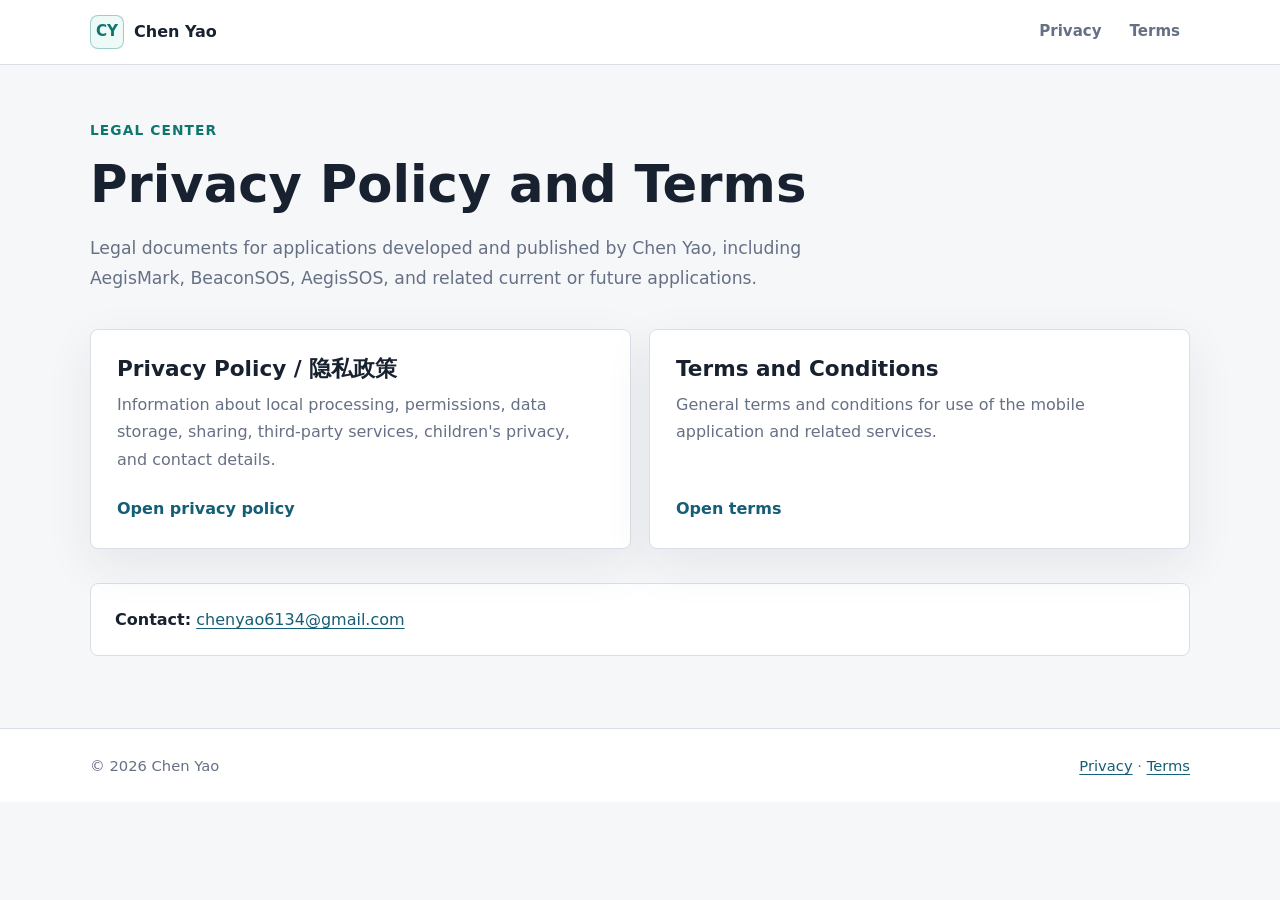
==== index.html @ 2e932b66 ";;" ====
<!doctype html>
<html lang="zh-CN">
  <head>
    <meta charset="utf-8">
    <meta name="viewport" content="width=device-width, initial-scale=1">
    <title>Chen Yao Legal Documents</title>
    <meta name="description" content="Privacy Policy and Terms for applications developed by Chen Yao.">
    <link rel="stylesheet" href="/assets/styles.css">
  </head>
  <body>
    <header class="site-header">
      <nav class="nav" aria-label="Main navigation">
        <a class="brand" href="/">
          <span class="brand-mark" aria-hidden="true">CY</span>
          <span>Chen Yao</span>
        </a>
        <div class="nav-links">
          <a href="/privacy/">Privacy</a>
          <a href="/term/">Terms</a>
        </div>
      </nav>
    </header>

    <main class="page">
      <section class="intro" aria-labelledby="page-title">
        <p class="eyebrow">Legal Center</p>
        <h1 id="page-title">Privacy Policy and Terms</h1>
        <p class="lead">Legal documents for applications developed and published by Chen Yao, including AegisMark, BeaconSOS, AegisSOS, and related current or future applications.</p>
      </section>

      <section class="doc-grid" aria-label="Legal documents">
        <a class="doc-card" href="/privacy/">
          <span>
            <h2>Privacy Policy / 隐私政策</h2>
            <p>Information about local processing, permissions, data storage, sharing, third-party services, children's privacy, and contact details.</p>
          </span>
          <span class="card-action">Open privacy policy</span>
        </a>

        <a class="doc-card" href="/term/">
          <span>
            <h2>Terms and Conditions</h2>
            <p>General terms and conditions for use of the mobile application and related services.</p>
          </span>
          <span class="card-action">Open terms</span>
        </a>
      </section>

      <section class="panel" aria-label="Contact">
        <p><strong>Contact:</strong> <a href="mailto:chenyao6134@gmail.com">chenyao6134@gmail.com</a></p>
      </section>
    </main>

    <footer class="site-footer">
      <div class="footer-inner">
        <span>&copy; 2026 Chen Yao</span>
        <span><a href="/privacy/">Privacy</a> · <a href="/term/">Terms</a></span>
      </div>
    </footer>
  </body>
</html>
---- assets/styles.css ----
:root {
  color-scheme: light;
  --bg: #f6f7f9;
  --surface: #ffffff;
  --text: #18212f;
  --muted: #667085;
  --line: #d9dee7;
  --accent: #0f766e;
  --accent-strong: #155e75;
  --warning: #b45309;
  --shadow: 0 16px 48px rgba(24, 33, 47, 0.08);
}

* {
  box-sizing: border-box;
}

html {
  font-size: 16px;
  scroll-behavior: smooth;
}

body {
  margin: 0;
  min-height: 100vh;
  background: var(--bg);
  color: var(--text);
  font-family: Inter, ui-sans-serif, system-ui, -apple-system, BlinkMacSystemFont, "Segoe UI", sans-serif;
  line-height: 1.7;
}

a {
  color: var(--accent-strong);
  text-decoration-thickness: 0.08em;
  text-underline-offset: 0.18em;
}

a:hover {
  color: var(--accent);
}

.site-header {
  border-bottom: 1px solid var(--line);
  background: rgba(255, 255, 255, 0.92);
  backdrop-filter: blur(12px);
  position: sticky;
  top: 0;
  z-index: 10;
}

.nav {
  width: min(1100px, calc(100% - 32px));
  margin: 0 auto;
  min-height: 64px;
  display: flex;
  align-items: center;
  justify-content: space-between;
  gap: 20px;
}

.brand {
  display: inline-flex;
  align-items: center;
  gap: 10px;
  color: var(--text);
  font-weight: 760;
  text-decoration: none;
}

.brand-mark {
  width: 34px;
  height: 34px;
  border: 1px solid rgba(15, 118, 110, 0.35);
  border-radius: 8px;
  display: grid;
  place-items: center;
  color: var(--accent);
  background: #eefaf8;
  font-size: 0.95rem;
  letter-spacing: 0;
}

.nav-links {
  display: flex;
  align-items: center;
  justify-content: flex-end;
  gap: 8px;
  flex-wrap: wrap;
}

.nav-links a {
  color: var(--muted);
  font-size: 0.94rem;
  font-weight: 650;
  text-decoration: none;
  padding: 8px 10px;
  border-radius: 8px;
}

.nav-links a:hover,
.nav-links a[aria-current="page"] {
  color: var(--accent-strong);
  background: #eef7f6;
}

.page {
  width: min(1100px, calc(100% - 32px));
  margin: 0 auto;
  padding: 54px 0 72px;
}

.intro {
  max-width: 780px;
  margin-bottom: 36px;
}

.eyebrow {
  margin: 0 0 10px;
  color: var(--accent);
  font-size: 0.86rem;
  font-weight: 760;
  text-transform: uppercase;
  letter-spacing: 0.08em;
}

h1,
h2,
h3 {
  line-height: 1.25;
  letter-spacing: 0;
}

h1 {
  margin: 0;
  font-size: clamp(2rem, 4vw, 3.5rem);
}

h2 {
  margin: 48px 0 16px;
  padding-top: 6px;
  font-size: clamp(1.35rem, 2.4vw, 2rem);
}

h3 {
  margin: 30px 0 10px;
  font-size: 1.12rem;
}

p {
  margin: 0 0 16px;
}

ul {
  margin: 0 0 20px;
  padding-left: 1.35rem;
}

li + li {
  margin-top: 6px;
}

.lead {
  margin-top: 18px;
  color: var(--muted);
  font-size: 1.08rem;
}

.doc-grid {
  display: grid;
  grid-template-columns: repeat(2, minmax(0, 1fr));
  gap: 18px;
  margin-top: 30px;
}

.doc-card {
  min-height: 210px;
  padding: 26px;
  border: 1px solid var(--line);
  border-radius: 8px;
  background: var(--surface);
  box-shadow: var(--shadow);
  display: flex;
  flex-direction: column;
  justify-content: space-between;
  gap: 22px;
  color: var(--text);
  text-decoration: none;
}

.doc-card:hover {
  border-color: rgba(15, 118, 110, 0.45);
  transform: translateY(-1px);
}

.doc-card h2 {
  margin: 0 0 8px;
  padding: 0;
  font-size: 1.35rem;
}

.doc-card p {
  color: var(--muted);
  margin: 0;
}

.card-action {
  color: var(--accent-strong);
  font-weight: 760;
}

.panel {
  margin-top: 34px;
  padding: 22px 24px;
  border: 1px solid var(--line);
  border-radius: 8px;
  background: var(--surface);
}

.panel p:last-child {
  margin-bottom: 0;
}

.legal-layout {
  display: grid;
  grid-template-columns: minmax(0, 1fr) 260px;
  gap: 36px;
  align-items: start;
}

.legal-doc {
  background: var(--surface);
  border: 1px solid var(--line);
  border-radius: 8px;
  box-shadow: var(--shadow);
  padding: clamp(24px, 5vw, 52px);
}

.legal-doc header {
  padding-bottom: 26px;
  border-bottom: 1px solid var(--line);
  margin-bottom: 10px;
}

.meta {
  color: var(--muted);
  font-weight: 650;
}

.divider {
  height: 1px;
  border: 0;
  background: var(--line);
  margin: 36px 0;
}

.toc {
  position: sticky;
  top: 88px;
  border: 1px solid var(--line);
  border-radius: 8px;
  background: var(--surface);
  padding: 18px;
}

.toc strong {
  display: block;
  margin-bottom: 10px;
  font-size: 0.9rem;
  color: var(--text);
}

.toc a {
  display: block;
  color: var(--muted);
  text-decoration: none;
  font-size: 0.92rem;
  padding: 7px 0;
}

.toc a:hover {
  color: var(--accent-strong);
}

.site-footer {
  border-top: 1px solid var(--line);
  background: #ffffff;
}

.footer-inner {
  width: min(1100px, calc(100% - 32px));
  margin: 0 auto;
  padding: 24px 0;
  color: var(--muted);
  font-size: 0.92rem;
  display: flex;
  justify-content: space-between;
  gap: 16px;
  flex-wrap: wrap;
}

.language-note {
  color: var(--muted);
  border-left: 3px solid var(--accent);
  padding-left: 14px;
}

.callout {
  border-left: 3px solid var(--warning);
  padding: 12px 0 12px 14px;
  color: var(--muted);
  background: #fffbeb;
}

@media (max-width: 860px) {
  .legal-layout {
    display: block;
  }

  .toc {
    position: static;
    margin-bottom: 18px;
  }
}

@media (max-width: 680px) {
  .nav {
    align-items: flex-start;
    flex-direction: column;
    padding: 14px 0;
  }

  .nav-links {
    justify-content: flex-start;
  }

  .page {
    padding-top: 38px;
  }

  .doc-grid {
    grid-template-columns: 1fr;
  }

  .doc-card {
    min-height: 180px;
  }
}
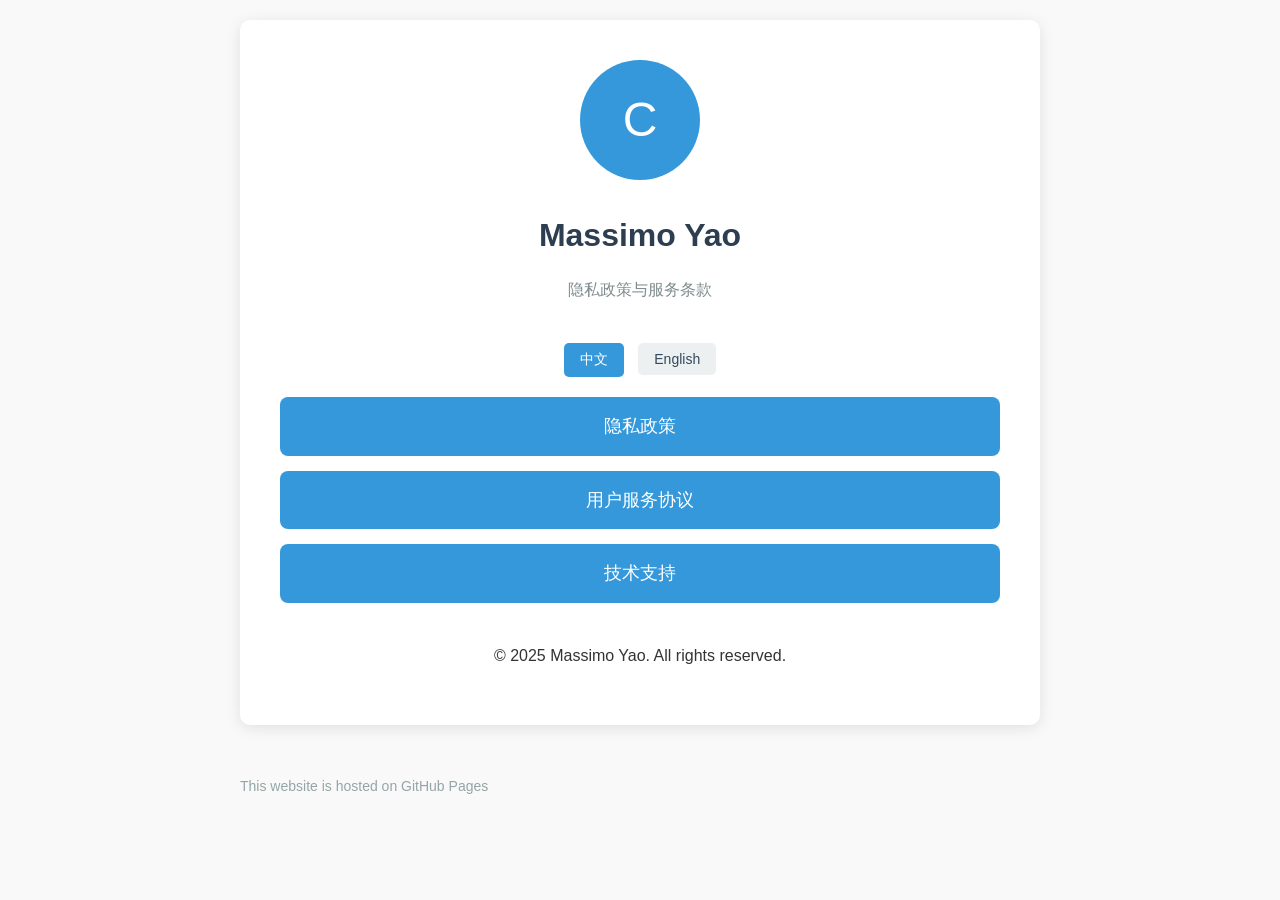
==== commit 6c71d4d3: "update privacy policy" ====
--- a/index.html
+++ b/index.html
@@ -1,61 +1,144 @@
-<!doctype html>
+<!DOCTYPE html>
 <html lang="zh-CN">
-  <head>
-    <meta charset="utf-8">
-    <meta name="viewport" content="width=device-width, initial-scale=1">
-    <title>Chen Yao Legal Documents</title>
-    <meta name="description" content="Privacy Policy and Terms for applications developed by Chen Yao.">
-    <link rel="stylesheet" href="/assets/styles.css">
-  </head>
-  <body>
-    <header class="site-header">
-      <nav class="nav" aria-label="Main navigation">
-        <a class="brand" href="/">
-          <span class="brand-mark" aria-hidden="true">CY</span>
-          <span>Chen Yao</span>
-        </a>
+<head>
+    <meta charset="UTF-8">
+    <meta name="viewport" content="width=device-width, initial-scale=1.0">
+    <title>Massimo Yao - 隐私与服务</title>
+    <style>
+        body {
+            font-family: -apple-system, BlinkMacSystemFont, 'Segoe UI', Roboto, 'Helvetica Neue', Arial, sans-serif;
+            line-height: 1.6;
+            color: #333;
+            max-width: 800px;
+            margin: 0 auto;
+            padding: 20px;
+            background-color: #f9f9f9;
+        }
+        .container {
+            background-color: #ffffff;
+            padding: 40px;
+            border-radius: 10px;
+            box-shadow: 0 3px 15px rgba(0,0,0,0.1);
+            text-align: center;
+        }
+        h1 {
+            color: #2c3e50;
+            margin-bottom: 10px;
+        }
+        .subtitle {
+            color: #7f8c8d;
+            margin-bottom: 40px;
+        }
+        .logo {
+            width: 120px;
+            height: 120px;
+            margin: 0 auto 30px;
+            background-color: #3498db;
+            border-radius: 50%;
+            display: flex;
+            align-items: center;
+            justify-content: center;
+            font-size: 48px;
+            color: white;
+        }
+        .nav-links {
+            display: flex;
+            flex-direction: column;
+            gap: 15px;
+            margin-bottom: 40px;
+        }
+        .nav-link {
+            display: inline-block;
+            padding: 15px 30px;
+            background-color: #3498db;
+            color: white;
+            text-decoration: none;
+            border-radius: 8px;
+            font-size: 18px;
+            transition: background-color 0.3s ease;
+        }
+        .nav-link:hover {
+            background-color: #2980b9;
+        }
+        .language-selector {
+            margin-bottom: 20px;
+        }
+        .language-btn {
+            padding: 8px 16px;
+            background-color: #ecf0f1;
+            border: none;
+            border-radius: 5px;
+            color: #34495e;
+            cursor: pointer;
+            font-size: 14px;
+            margin: 0 5px;
+            transition: background-color 0.3s ease;
+        }
+        .language-btn:hover,
+        .language-btn.active {
+            background-color: #3498db;
+            color: white;
+        }
+        .footer {
+            margin-top: 50px;
+            color: #95a5a6;
+            font-size: 14px;
+        }
+    </style>
+</head>
+<body>
+    <div class="container">
+        <div class="logo">C</div>
+        <h1>Massimo Yao</h1>
+        <p class="subtitle">隐私政策与服务条款</p>
+
+        <div class="language-selector">
+            <button class="language-btn active" onclick="switchLanguage('zh')">中文</button>
+            <button class="language-btn" onclick="switchLanguage('en')">English</button>
+        </div>
+
         <div class="nav-links">
-          <a href="/privacy/">Privacy</a>
-          <a href="/term/">Terms</a>
+            <a href="privacy-policy-zh.html" class="nav-link zh-link">隐私政策</a>
+            <a href="terms-of-service-zh.html" class="nav-link zh-link">用户服务协议</a>
+            <a href="support-zh.html" class="nav-link zh-link">技术支持</a>
+
+            <a href="privacy-policy-en.html" class="nav-link en-link" style="display: none;">Privacy Policy</a>
+            <a href="terms-of-service-en.html" class="nav-link en-link" style="display: none;">Terms of Service</a>
+            <a href="support-en.html" class="nav-link en-link" style="display: none;">Technical Support</a>
         </div>
-      </nav>
-    </header>
 
-    <main class="page">
-      <section class="intro" aria-labelledby="page-title">
-        <p class="eyebrow">Legal Center</p>
-        <h1 id="page-title">Privacy Policy and Terms</h1>
-        <p class="lead">Legal documents for applications developed and published by Chen Yao, including AegisMark, BeaconSOS, AegisSOS, and related current or future applications.</p>
-      </section>
+        <p>© 2025 Massimo Yao. All rights reserved.</p>
+    </div>
 
-      <section class="doc-grid" aria-label="Legal documents">
-        <a class="doc-card" href="/privacy/">
-          <span>
-            <h2>Privacy Policy / 隐私政策</h2>
-            <p>Information about local processing, permissions, data storage, sharing, third-party services, children's privacy, and contact details.</p>
-          </span>
-          <span class="card-action">Open privacy policy</span>
-        </a>
+    <div class="footer">
+        <p>This website is hosted on GitHub Pages</p>
+    </div>
 
-        <a class="doc-card" href="/term/">
-          <span>
-            <h2>Terms and Conditions</h2>
-            <p>General terms and conditions for use of the mobile application and related services.</p>
-          </span>
-          <span class="card-action">Open terms</span>
-        </a>
-      </section>
+    <script>
+        function switchLanguage(lang) {
+            // Update button states
+            document.querySelectorAll('.language-btn').forEach(btn => {
+                btn.classList.remove('active');
+            });
+            document.querySelector(`[onclick="switchLanguage('${lang}')"]`).classList.add('active');
 
-      <section class="panel" aria-label="Contact">
-        <p><strong>Contact:</strong> <a href="mailto:chenyao6134@gmail.com">chenyao6134@gmail.com</a></p>
-      </section>
-    </main>
-
-    <footer class="site-footer">
-      <div class="footer-inner">
-        <span>&copy; 2026 Chen Yao</span>
-        <span><a href="/privacy/">Privacy</a> · <a href="/term/">Terms</a></span>
-      </div>
-    </footer>
-  </body>
+            // Show/hide links based on language
+            if (lang === 'zh') {
+                document.querySelectorAll('.zh-link').forEach(link => {
+                    link.style.display = 'inline-block';
+                });
+                document.querySelectorAll('.en-link').forEach(link => {
+                    link.style.display = 'none';
+                });
+            } else {
+                document.querySelectorAll('.zh-link').forEach(link => {
+                    link.style.display = 'none';
+                });
+                document.querySelectorAll('.en-link').forEach(link => {
+                    link.style.display = 'inline-block';
+                });
+            }
+        }
+    </script>
+</body>
 </html>
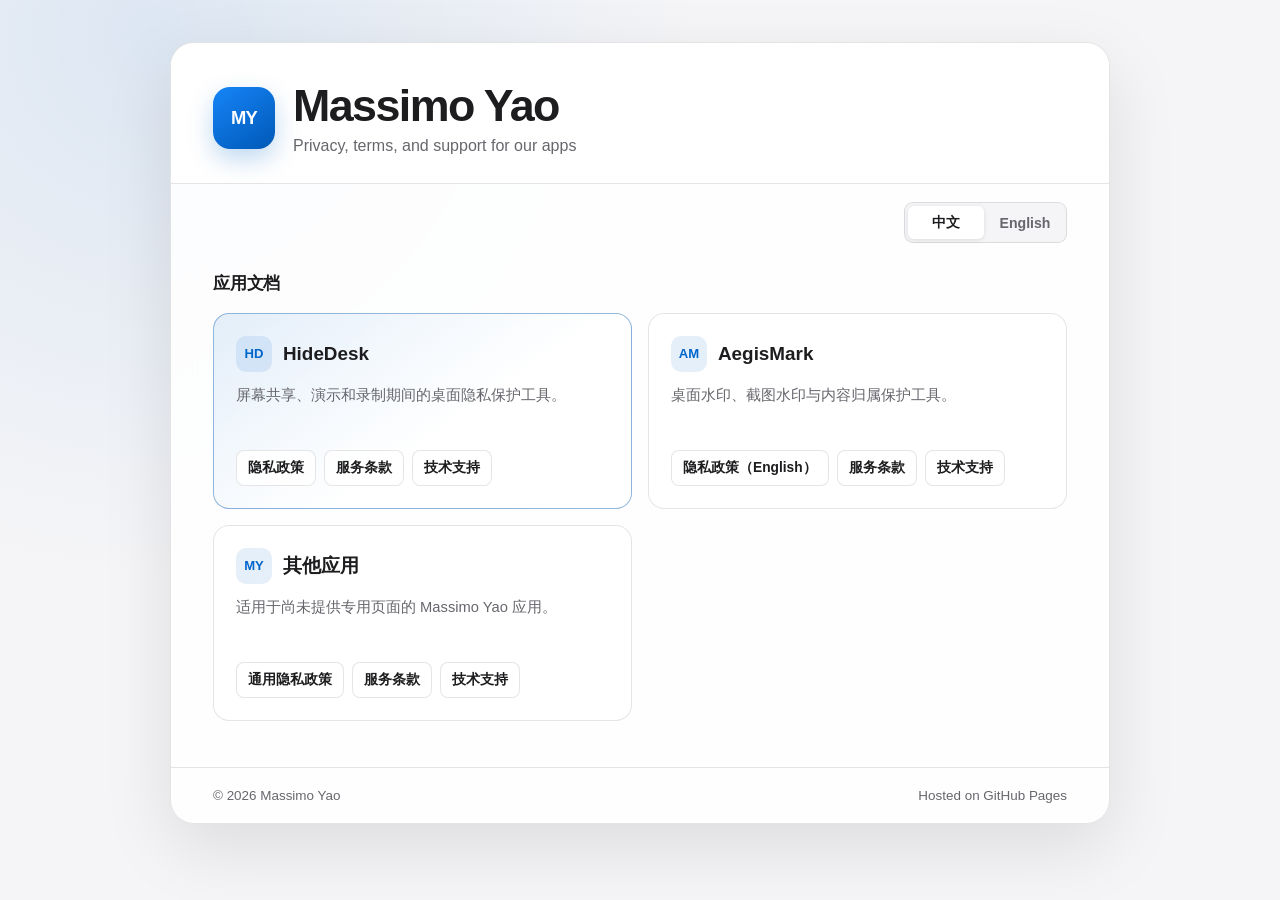
==== commit b4ac11e9: "1" ====
--- a/index.html
+++ b/index.html
@@ -3,142 +3,450 @@
 <head>
     <meta charset="UTF-8">
     <meta name="viewport" content="width=device-width, initial-scale=1.0">
-    <title>Massimo Yao - 隐私与服务</title>
+    <meta name="color-scheme" content="light dark">
+    <meta name="description" content="Massimo Yao 应用的隐私政策、服务条款与技术支持入口。">
+    <title>Massimo Yao · Privacy &amp; Support</title>
     <style>
+        :root {
+            color-scheme: light dark;
+            --background: #f5f5f7;
+            --surface: rgba(255, 255, 255, 0.88);
+            --surface-strong: #ffffff;
+            --text: #1d1d1f;
+            --secondary: #66666d;
+            --accent: #0066cc;
+            --accent-soft: rgba(0, 102, 204, 0.10);
+            --border: rgba(0, 0, 0, 0.10);
+            --shadow: 0 24px 70px rgba(0, 0, 0, 0.10);
+        }
+
+        @media (prefers-color-scheme: dark) {
+            :root {
+                --background: #101012;
+                --surface: rgba(30, 30, 33, 0.92);
+                --surface-strong: #232326;
+                --text: #f5f5f7;
+                --secondary: #b5b5bc;
+                --accent: #69b4ff;
+                --accent-soft: rgba(105, 180, 255, 0.13);
+                --border: rgba(255, 255, 255, 0.14);
+                --shadow: 0 24px 70px rgba(0, 0, 0, 0.34);
+            }
+        }
+
+        * {
+            box-sizing: border-box;
+        }
+
+        html {
+            font-family: -apple-system, BlinkMacSystemFont, "SF Pro Text", "PingFang SC", "Segoe UI", sans-serif;
+            background: var(--background);
+            color: var(--text);
+        }
+
         body {
-            font-family: -apple-system, BlinkMacSystemFont, 'Segoe UI', Roboto, 'Helvetica Neue', Arial, sans-serif;
-            line-height: 1.6;
-            color: #333;
-            max-width: 800px;
+            min-height: 100vh;
+            margin: 0;
+            padding: 42px 20px;
+            background:
+                radial-gradient(circle at 12% 4%, var(--accent-soft), transparent 34rem),
+                var(--background);
+        }
+
+        a,
+        button {
+            -webkit-tap-highlight-color: transparent;
+        }
+
+        a:focus-visible,
+        button:focus-visible {
+            outline: 3px solid var(--accent);
+            outline-offset: 3px;
+        }
+
+        .shell {
+            width: min(940px, 100%);
             margin: 0 auto;
-            padding: 20px;
-            background-color: #f9f9f9;
-        }
-        .container {
-            background-color: #ffffff;
-            padding: 40px;
+            overflow: hidden;
+            border: 1px solid var(--border);
+            border-radius: 24px;
+            background: var(--surface);
+            box-shadow: var(--shadow);
+            backdrop-filter: blur(20px);
+            -webkit-backdrop-filter: blur(20px);
+        }
+
+        header {
+            display: flex;
+            align-items: center;
+            gap: 18px;
+            padding: 38px 42px 28px;
+            border-bottom: 1px solid var(--border);
+            background: linear-gradient(145deg, var(--surface-strong), var(--surface));
+        }
+
+        .monogram {
+            display: grid;
+            flex: 0 0 auto;
+            width: 62px;
+            height: 62px;
+            place-items: center;
+            border-radius: 17px;
+            color: #ffffff;
+            background: linear-gradient(145deg, #1685f8, #0058b6);
+            box-shadow: 0 10px 24px rgba(0, 102, 204, 0.25);
+            font-size: 1.15rem;
+            font-weight: 750;
+            letter-spacing: -0.04em;
+        }
+
+        .header-copy {
+            min-width: 0;
+        }
+
+        h1 {
+            margin: 0;
+            font-size: clamp(1.9rem, 6vw, 2.8rem);
+            line-height: 1.1;
+            letter-spacing: -0.035em;
+        }
+
+        .subtitle {
+            margin: 7px 0 0;
+            color: var(--secondary);
+            font-size: 1rem;
+        }
+
+        .toolbar {
+            display: flex;
+            justify-content: flex-end;
+            padding: 18px 42px 0;
+        }
+
+        .language-selector {
+            display: inline-flex;
+            gap: 3px;
+            padding: 3px;
+            border: 1px solid var(--border);
+            border-radius: 9px;
+            background: var(--background);
+        }
+
+        .language-button {
+            min-width: 76px;
+            padding: 7px 12px;
+            border: 0;
+            border-radius: 6px;
+            color: var(--secondary);
+            background: transparent;
+            cursor: pointer;
+            font: inherit;
+            font-size: 0.88rem;
+            font-weight: 600;
+        }
+
+        .language-button[aria-pressed="true"] {
+            color: var(--text);
+            background: var(--surface-strong);
+            box-shadow: 0 1px 5px rgba(0, 0, 0, 0.10);
+        }
+
+        .language-panel {
+            padding: 30px 42px 46px;
+        }
+
+        .section-heading {
+            margin: 0 0 18px;
+            font-size: 1.08rem;
+            letter-spacing: -0.01em;
+        }
+
+        .resource-grid {
+            display: grid;
+            grid-template-columns: repeat(2, minmax(0, 1fr));
+            gap: 16px;
+        }
+
+        .resource-card {
+            display: flex;
+            min-width: 0;
+            flex-direction: column;
+            padding: 22px;
+            border: 1px solid var(--border);
+            border-radius: 16px;
+            background: var(--surface-strong);
+        }
+
+        .resource-card.featured {
+            border-color: color-mix(in srgb, var(--accent) 36%, var(--border));
+            background: linear-gradient(145deg, var(--accent-soft), var(--surface-strong) 58%);
+        }
+
+        .app-heading {
+            display: flex;
+            align-items: center;
+            gap: 11px;
+        }
+
+        .app-mark {
+            display: grid;
+            width: 36px;
+            height: 36px;
+            place-items: center;
             border-radius: 10px;
-            box-shadow: 0 3px 15px rgba(0,0,0,0.1);
-            text-align: center;
-        }
-        h1 {
-            color: #2c3e50;
-            margin-bottom: 10px;
-        }
-        .subtitle {
-            color: #7f8c8d;
-            margin-bottom: 40px;
-        }
-        .logo {
-            width: 120px;
-            height: 120px;
-            margin: 0 auto 30px;
-            background-color: #3498db;
-            border-radius: 50%;
-            display: flex;
+            color: var(--accent);
+            background: var(--accent-soft);
+            font-size: 0.82rem;
+            font-weight: 750;
+        }
+
+        h2 {
+            margin: 0;
+            font-size: 1.18rem;
+            line-height: 1.25;
+        }
+
+        .app-description {
+            min-height: 3.2em;
+            margin: 12px 0 19px;
+            color: var(--secondary);
+            font-size: 0.92rem;
+            line-height: 1.55;
+        }
+
+        .document-links {
+            display: flex;
+            flex-wrap: wrap;
+            gap: 8px;
+            margin-top: auto;
+        }
+
+        .document-link {
+            display: inline-flex;
             align-items: center;
-            justify-content: center;
-            font-size: 48px;
-            color: white;
-        }
-        .nav-links {
-            display: flex;
-            flex-direction: column;
-            gap: 15px;
-            margin-bottom: 40px;
-        }
-        .nav-link {
-            display: inline-block;
-            padding: 15px 30px;
-            background-color: #3498db;
-            color: white;
+            min-height: 36px;
+            padding: 7px 11px;
+            border: 1px solid var(--border);
+            border-radius: 8px;
+            color: var(--text);
+            background: var(--surface);
             text-decoration: none;
-            border-radius: 8px;
-            font-size: 18px;
-            transition: background-color 0.3s ease;
-        }
-        .nav-link:hover {
-            background-color: #2980b9;
-        }
-        .language-selector {
-            margin-bottom: 20px;
-        }
-        .language-btn {
-            padding: 8px 16px;
-            background-color: #ecf0f1;
-            border: none;
-            border-radius: 5px;
-            color: #34495e;
-            cursor: pointer;
-            font-size: 14px;
-            margin: 0 5px;
-            transition: background-color 0.3s ease;
-        }
-        .language-btn:hover,
-        .language-btn.active {
-            background-color: #3498db;
-            color: white;
-        }
-        .footer {
-            margin-top: 50px;
-            color: #95a5a6;
-            font-size: 14px;
+            font-size: 0.86rem;
+            font-weight: 600;
+            transition: border-color 120ms ease, color 120ms ease, background-color 120ms ease;
+        }
+
+        .document-link:hover {
+            border-color: var(--accent);
+            color: var(--accent);
+            background: var(--accent-soft);
+        }
+
+        footer {
+            display: flex;
+            justify-content: space-between;
+            gap: 20px;
+            padding: 20px 42px;
+            border-top: 1px solid var(--border);
+            color: var(--secondary);
+            font-size: 0.84rem;
+        }
+
+        footer p {
+            margin: 0;
+        }
+
+        [hidden] {
+            display: none !important;
+        }
+
+        @media (prefers-reduced-motion: reduce) {
+            .document-link {
+                transition: none;
+            }
+        }
+
+        @media (max-width: 680px) {
+            body {
+                padding: 12px;
+            }
+
+            .shell {
+                border-radius: 18px;
+            }
+
+            header {
+                align-items: flex-start;
+                padding: 28px 24px 24px;
+            }
+
+            .monogram {
+                width: 50px;
+                height: 50px;
+                border-radius: 14px;
+            }
+
+            .toolbar,
+            .language-panel,
+            footer {
+                padding-left: 24px;
+                padding-right: 24px;
+            }
+
+            .toolbar {
+                justify-content: flex-start;
+            }
+
+            .resource-grid {
+                grid-template-columns: 1fr;
+            }
+
+            .app-description {
+                min-height: 0;
+            }
+
+            footer {
+                flex-direction: column;
+                gap: 5px;
+            }
         }
     </style>
 </head>
 <body>
-    <div class="container">
-        <div class="logo">C</div>
-        <h1>Massimo Yao</h1>
-        <p class="subtitle">隐私政策与服务条款</p>
-
-        <div class="language-selector">
-            <button class="language-btn active" onclick="switchLanguage('zh')">中文</button>
-            <button class="language-btn" onclick="switchLanguage('en')">English</button>
+    <main class="shell">
+        <header>
+            <div class="monogram" aria-hidden="true">MY</div>
+            <div class="header-copy">
+                <h1>Massimo Yao</h1>
+                <p class="subtitle">Privacy, terms, and support for our apps</p>
+            </div>
+        </header>
+
+        <div class="toolbar">
+            <div class="language-selector" role="group" aria-label="Language">
+                <button class="language-button" type="button" data-language-button="zh" aria-controls="panel-zh" aria-pressed="true">中文</button>
+                <button class="language-button" type="button" data-language-button="en" aria-controls="panel-en" aria-pressed="false">English</button>
+            </div>
         </div>
 
-        <div class="nav-links">
-            <a href="privacy-policy-zh.html" class="nav-link zh-link">隐私政策</a>
-            <a href="terms-of-service-zh.html" class="nav-link zh-link">用户服务协议</a>
-            <a href="support-zh.html" class="nav-link zh-link">技术支持</a>
-
-            <a href="privacy-policy-en.html" class="nav-link en-link" style="display: none;">Privacy Policy</a>
-            <a href="terms-of-service-en.html" class="nav-link en-link" style="display: none;">Terms of Service</a>
-            <a href="support-en.html" class="nav-link en-link" style="display: none;">Technical Support</a>
-        </div>
-
-        <p>© 2025 Massimo Yao. All rights reserved.</p>
-    </div>
-
-    <div class="footer">
-        <p>This website is hosted on GitHub Pages</p>
-    </div>
+        <section class="language-panel" id="panel-zh" data-language-panel="zh">
+            <h2 class="section-heading">应用文档</h2>
+            <div class="resource-grid">
+                <article class="resource-card featured">
+                    <div class="app-heading">
+                        <span class="app-mark" aria-hidden="true">HD</span>
+                        <h2>HideDesk</h2>
+                    </div>
+                    <p class="app-description">屏幕共享、演示和录制期间的桌面隐私保护工具。</p>
+                    <nav class="document-links" aria-label="HideDesk 文档">
+                        <a class="document-link" href="hidedesk-privacy-policy-zh.html">隐私政策</a>
+                        <a class="document-link" href="terms-of-service-zh.html">服务条款</a>
+                        <a class="document-link" href="support-zh.html">技术支持</a>
+                    </nav>
+                </article>
+
+                <article class="resource-card">
+                    <div class="app-heading">
+                        <span class="app-mark" aria-hidden="true">AM</span>
+                        <h2>AegisMark</h2>
+                    </div>
+                    <p class="app-description">桌面水印、截图水印与内容归属保护工具。</p>
+                    <nav class="document-links" aria-label="AegisMark 文档">
+                        <a class="document-link" href="privacy-policy-aegismark-en.html" hreflang="en">隐私政策（English）</a>
+                        <a class="document-link" href="terms-of-service-zh.html">服务条款</a>
+                        <a class="document-link" href="support-zh.html">技术支持</a>
+                    </nav>
+                </article>
+
+                <article class="resource-card">
+                    <div class="app-heading">
+                        <span class="app-mark" aria-hidden="true">MY</span>
+                        <h2>其他应用</h2>
+                    </div>
+                    <p class="app-description">适用于尚未提供专用页面的 Massimo Yao 应用。</p>
+                    <nav class="document-links" aria-label="通用应用文档">
+                        <a class="document-link" href="privacy-policy-zh.html">通用隐私政策</a>
+                        <a class="document-link" href="terms-of-service-zh.html">服务条款</a>
+                        <a class="document-link" href="support-zh.html">技术支持</a>
+                    </nav>
+                </article>
+            </div>
+        </section>
+
+        <section class="language-panel" id="panel-en" data-language-panel="en" lang="en" hidden>
+            <h2 class="section-heading">App documents</h2>
+            <div class="resource-grid">
+                <article class="resource-card featured">
+                    <div class="app-heading">
+                        <span class="app-mark" aria-hidden="true">HD</span>
+                        <h2>HideDesk</h2>
+                    </div>
+                    <p class="app-description">Desktop privacy protection for screen sharing, presentations, and recording.</p>
+                    <nav class="document-links" aria-label="HideDesk documents">
+                        <a class="document-link" href="hidedesk-privacy-policy-en.html">Privacy Policy</a>
+                        <a class="document-link" href="terms-of-service-en.html">Terms of Service</a>
+                        <a class="document-link" href="support-en.html">Support</a>
+                    </nav>
+                </article>
+
+                <article class="resource-card">
+                    <div class="app-heading">
+                        <span class="app-mark" aria-hidden="true">AM</span>
+                        <h2>AegisMark</h2>
+                    </div>
+                    <p class="app-description">Desktop and screenshot watermarking for content attribution and protection.</p>
+                    <nav class="document-links" aria-label="AegisMark documents">
+                        <a class="document-link" href="privacy-policy-aegismark-en.html">Privacy Policy</a>
+                        <a class="document-link" href="terms-of-service-en.html">Terms of Service</a>
+                        <a class="document-link" href="support-en.html">Support</a>
+                    </nav>
+                </article>
+
+                <article class="resource-card">
+                    <div class="app-heading">
+                        <span class="app-mark" aria-hidden="true">MY</span>
+                        <h2>Other apps</h2>
+                    </div>
+                    <p class="app-description">General documents for Massimo Yao apps without a dedicated policy page.</p>
+                    <nav class="document-links" aria-label="General app documents">
+                        <a class="document-link" href="privacy-policy-en.html">General Privacy Policy</a>
+                        <a class="document-link" href="terms-of-service-en.html">Terms of Service</a>
+                        <a class="document-link" href="support-en.html">Support</a>
+                    </nav>
+                </article>
+            </div>
+        </section>
+
+        <footer>
+            <p>© 2026 Massimo Yao</p>
+            <p>Hosted on GitHub Pages</p>
+        </footer>
+    </main>
 
     <script>
-        function switchLanguage(lang) {
-            // Update button states
-            document.querySelectorAll('.language-btn').forEach(btn => {
-                btn.classList.remove('active');
+        const languageButtons = document.querySelectorAll("[data-language-button]");
+        const languagePanels = document.querySelectorAll("[data-language-panel]");
+
+        function switchLanguage(language) {
+            document.documentElement.lang = language === "zh" ? "zh-CN" : "en";
+
+            languageButtons.forEach((button) => {
+                button.setAttribute(
+                    "aria-pressed",
+                    String(button.dataset.languageButton === language)
+                );
             });
-            document.querySelector(`[onclick="switchLanguage('${lang}')"]`).classList.add('active');
-
-            // Show/hide links based on language
-            if (lang === 'zh') {
-                document.querySelectorAll('.zh-link').forEach(link => {
-                    link.style.display = 'inline-block';
-                });
-                document.querySelectorAll('.en-link').forEach(link => {
-                    link.style.display = 'none';
-                });
-            } else {
-                document.querySelectorAll('.zh-link').forEach(link => {
-                    link.style.display = 'none';
-                });
-                document.querySelectorAll('.en-link').forEach(link => {
-                    link.style.display = 'inline-block';
-                });
-            }
-        }
+
+            languagePanels.forEach((panel) => {
+                panel.hidden = panel.dataset.languagePanel !== language;
+            });
+        }
+
+        languageButtons.forEach((button) => {
+            button.addEventListener("click", () => {
+                switchLanguage(button.dataset.languageButton);
+            });
+        });
     </script>
 </body>
 </html>
